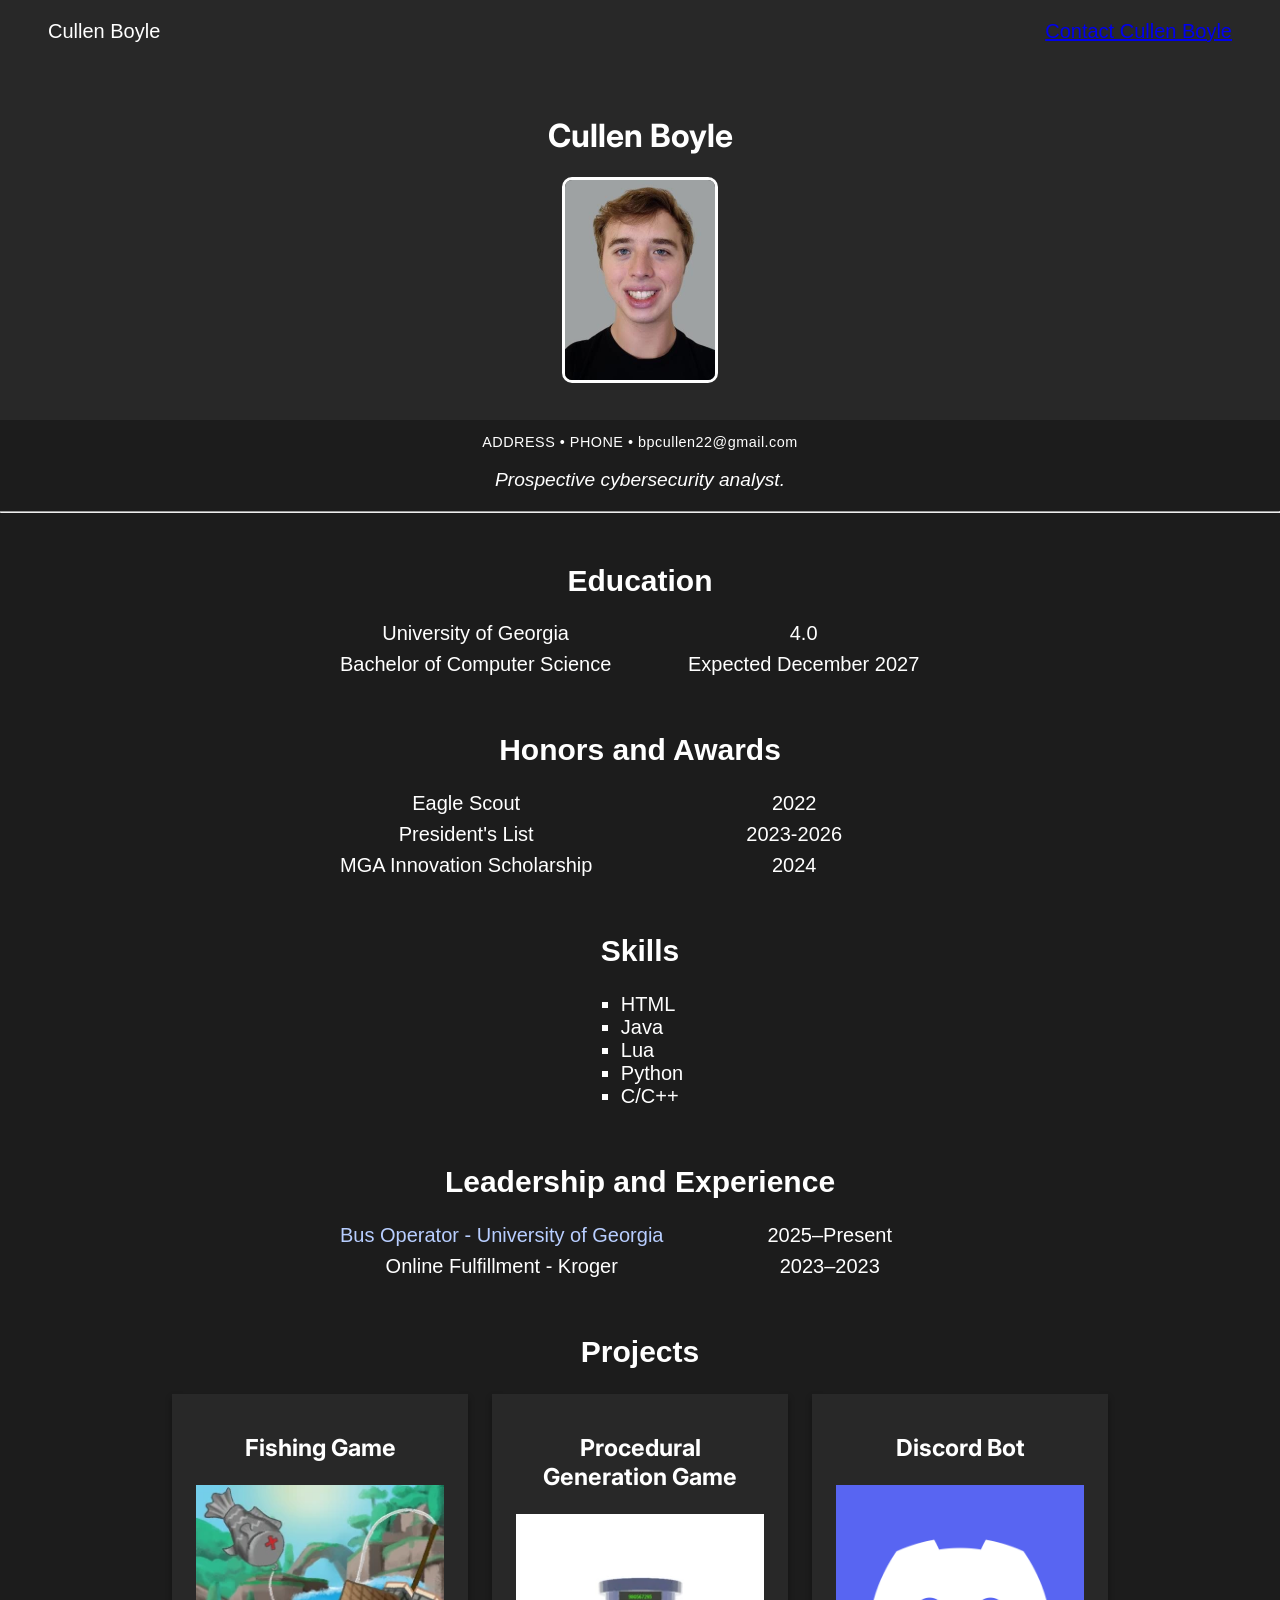
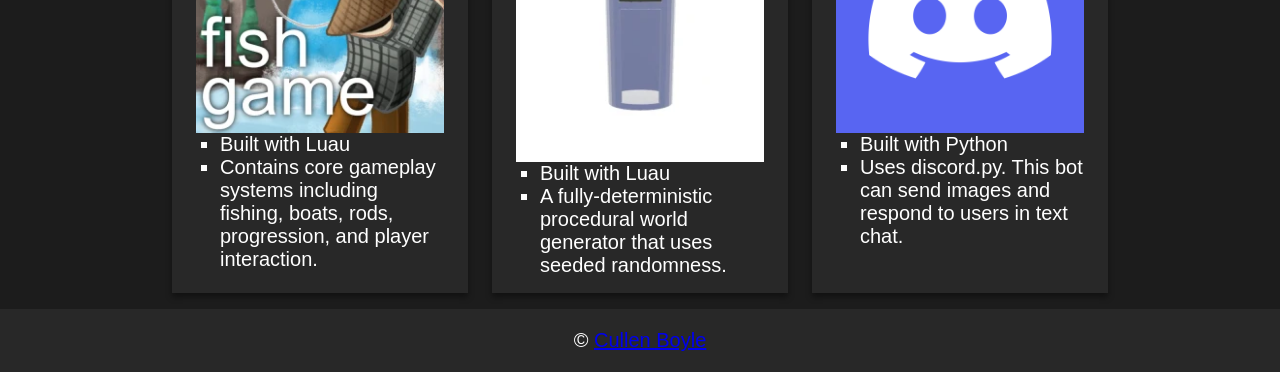
==== index.html @ 3c831046 "Finished" ====
<!DOCTYPE html>
<html lang="en">
  <head>
    <meta charset="UTF-8" />
    <meta name="viewport" content="width=device-width, initial-scale=1.0" />
    <link rel="stylesheet" href="css/style.css" />
    <title>Cullen Boyle</title>
</head>
<body>

  <nav>
    <p>Cullen Boyle</p>
    <p><a href="contact.html">Contact Cullen Boyle</a></p>
  </nav>
  
  <header>
    <h1>Cullen Boyle</h1>
    <img src="images/headshot.jpg" alt="Headshot of Cullen Boyle" width="150">
  </header>

  <p class="address">ADDRESS &bull; PHONE &bull; bpcullen22@gmail.com</p>
  <p class="tagline">Prospective cybersecurity analyst.</p>

  <hr>

  <section id="education">
    <h2>Education</h2>
    <dl>
      <dt>University of Georgia</dt>
      <dd>4.0</dd>
      <dt>Bachelor of Computer Science</dt>
      <dd>Expected December 2027</dd>
    </dl>
  </section>

  <section id="honors-and-awards">
    <h2>Honors and Awards</h2>
    <dl>
      <dt>Eagle Scout</dt>
      <dd>2022</dd>
      <dt>President's List</dt>
      <dd>2023-2026</dd>
      <dt>MGA Innovation Scholarship</dt>
      <dd>2024</dd>
    </dl>
  </section>

  <section id="skills">
    <h2>Skills</h2>
    <ul>
      <li>HTML</li>
      <li>Java</li>
      <li>Lua</li>
      <li>Python</li>
      <li>C/C++</li>
    </ul>
  </section>

  <section id="leadership-and-experience">
    <h2>Leadership and Experience</h2>
    <dl>
      <dt><a href="https://tps.uga.edu/">Bus Operator - University of Georgia</a></dt>
      <dd>2025&ndash;Present</dd>
      <dt>Online Fulfillment - Kroger</dt>
      <dd>2023&ndash;2023</dd>
    </dl>
  </section>

  <section id="projects">
  <h2>Projects</h2>
  <div class="three-col">
    <div class="card">
      <h3>Fishing Game</h3>
      <img src="images/proj_img1.png" alt="Fishing Game Project Preview">
      <ul>
        <li>Built with Luau</li>
        <li>Contains core gameplay systems including fishing, boats, rods, progression, and player interaction.</li>
      </ul>
    </div>
    <div class="card">
      <h3>Procedural Generation Game</h3>
      <img src="images/proj_img2.png" alt="Procedural Generation Game Project Preview">
      <ul>
        <li>Built with Luau</li>
        <li>A fully-deterministic procedural world generator that uses seeded randomness.</li>
      </ul>
    </div>
    <div class="card">
      <h3>Discord Bot</h3>
      <img src="images/proj_img3.png" alt="Discord Bot Project Preview">
      <ul>
        <li>Built with Python</li>
        <li>Uses discord.py. This bot can send images and respond to users in text chat.</li>
      </ul>
    </div>
  </div>
</section>

  <footer>
    <p>&copy; <a href="contact.html">Cullen Boyle</a></p>
    <a href="https://www.linkedin.com/in/the-g-003a4b239/" target="_blank" rel="noopener noreferrer">
      <i class="fa-brands fa-linkedin"></i>
    </a>
  </footer>

</body>
</html>
---- css/style.css ----
@import url('https://fonts.googleapis.com/css2?family=Inter&display=swap');

body {
    margin: 0;
    font-family: 'Segoe UI', Tahoma, Geneva, Verdana, sans-serif;
    font-size: 125%;
    background-color: rgb(28, 28, 28);
    color: rgb(255, 255, 255);
  }

/****************   Nav Section **********************/
nav {
	background-color: rgb(40, 40, 40);
  padding: 0rem 3rem;
  box-shadow: 0 2px 8px rgba(0, 0, 0, 0.15);

  display: flex;
  justify-content: space-between;
}

/***********************  Footer Section   **************************/
footer {
  background-color: rgb(40, 40, 40);

	display: flex;
  justify-content: center;
  align-items: center;
}

/*********** Splash Page ************************/
header {
  background-color: rgb(40, 40, 40);
  padding: 2rem;
  text-align: center;
}

header h1 {
  font-family: 'Inter', sans-serif;
  font-size: 32px;
  color: rgb(255, 255, 255);
}

header img {
  border: 3px solid rgb(255, 255, 255); 
  border-radius: 10px;
}

.address {
  font-size: 0.9rem;
  letter-spacing: 0.5px;
  text-align: center;
}

.tagline {
  font-size: 1.2rem;
  font-style: italic;
  font-weight: 500;
  text-align: center;
}

/************* Sections ********************/
section {
  text-align: center;
  max-width: 100%;
  margin: 0 auto;
  padding: 1rem;
}

section h3 {
  font-family: 'Inter', sans-serif;
  color: rgb(255, 255, 255);
}

section dl {
  display: grid;
  grid-template-columns: max-content 1fr;
  justify-content: center;
  gap: 0.5rem 1rem;
  max-width: 600px;
  margin: 0 auto;
  text-align: center;
}

section ul {
  list-style-type: square;
  display: inline-block;
  text-align: left;
  padding-left: 1.5rem;
  margin: 0 auto;
}

section a {
  color: rgb(184, 206, 255);
  text-decoration: none;
}

section a:hover {
  color: rgb(255, 255, 255);
  text-decoration: underline;
}

/**************   Projects   *****************/
.three-col {
  display: grid;
  grid-template-columns: repeat(3, 1fr);
  gap: 1.5rem;
  max-width: 75%;
  margin: 0 auto;
}

.card {
  background-color: rgb(40, 40, 40);
  box-shadow: 0 4px 6px rgba(0, 0, 0, 0.4);
  padding: 1rem 1.5rem;
  color: rgb(255, 255, 255);
}

.card img {
  width: 100%;
  display: block;
}

/**************   Responsiveness   *****************/
@media (max-width: 680px) {
    nav {
      flex-direction: column;
      gap: 1rem;
      align-items: center;
    }

    .three-col {
      grid-template-columns: 1fr;
      max-width: 90%;
      margin: 0 auto;
    }
}

/**************   Contact Page   *****************/
h1, h1 + p {
  text-align: center;
}

.one-col {
  display: flex;
  flex-direction: column;
  max-width: 500px;
  margin: 0 auto;
  gap: 1rem;
}

input {
  width: 100%;
  padding: 0.5rem;
  box-sizing: border-box;
  background-color: rgb(40, 40, 40);
  color: rgb(255, 255, 255);
}

textarea {
  width: 100%;
  padding: 0.5rem;
  box-sizing: border-box;
  background-color: rgb(40, 40, 40);
  color: rgb(255, 255, 255);
}
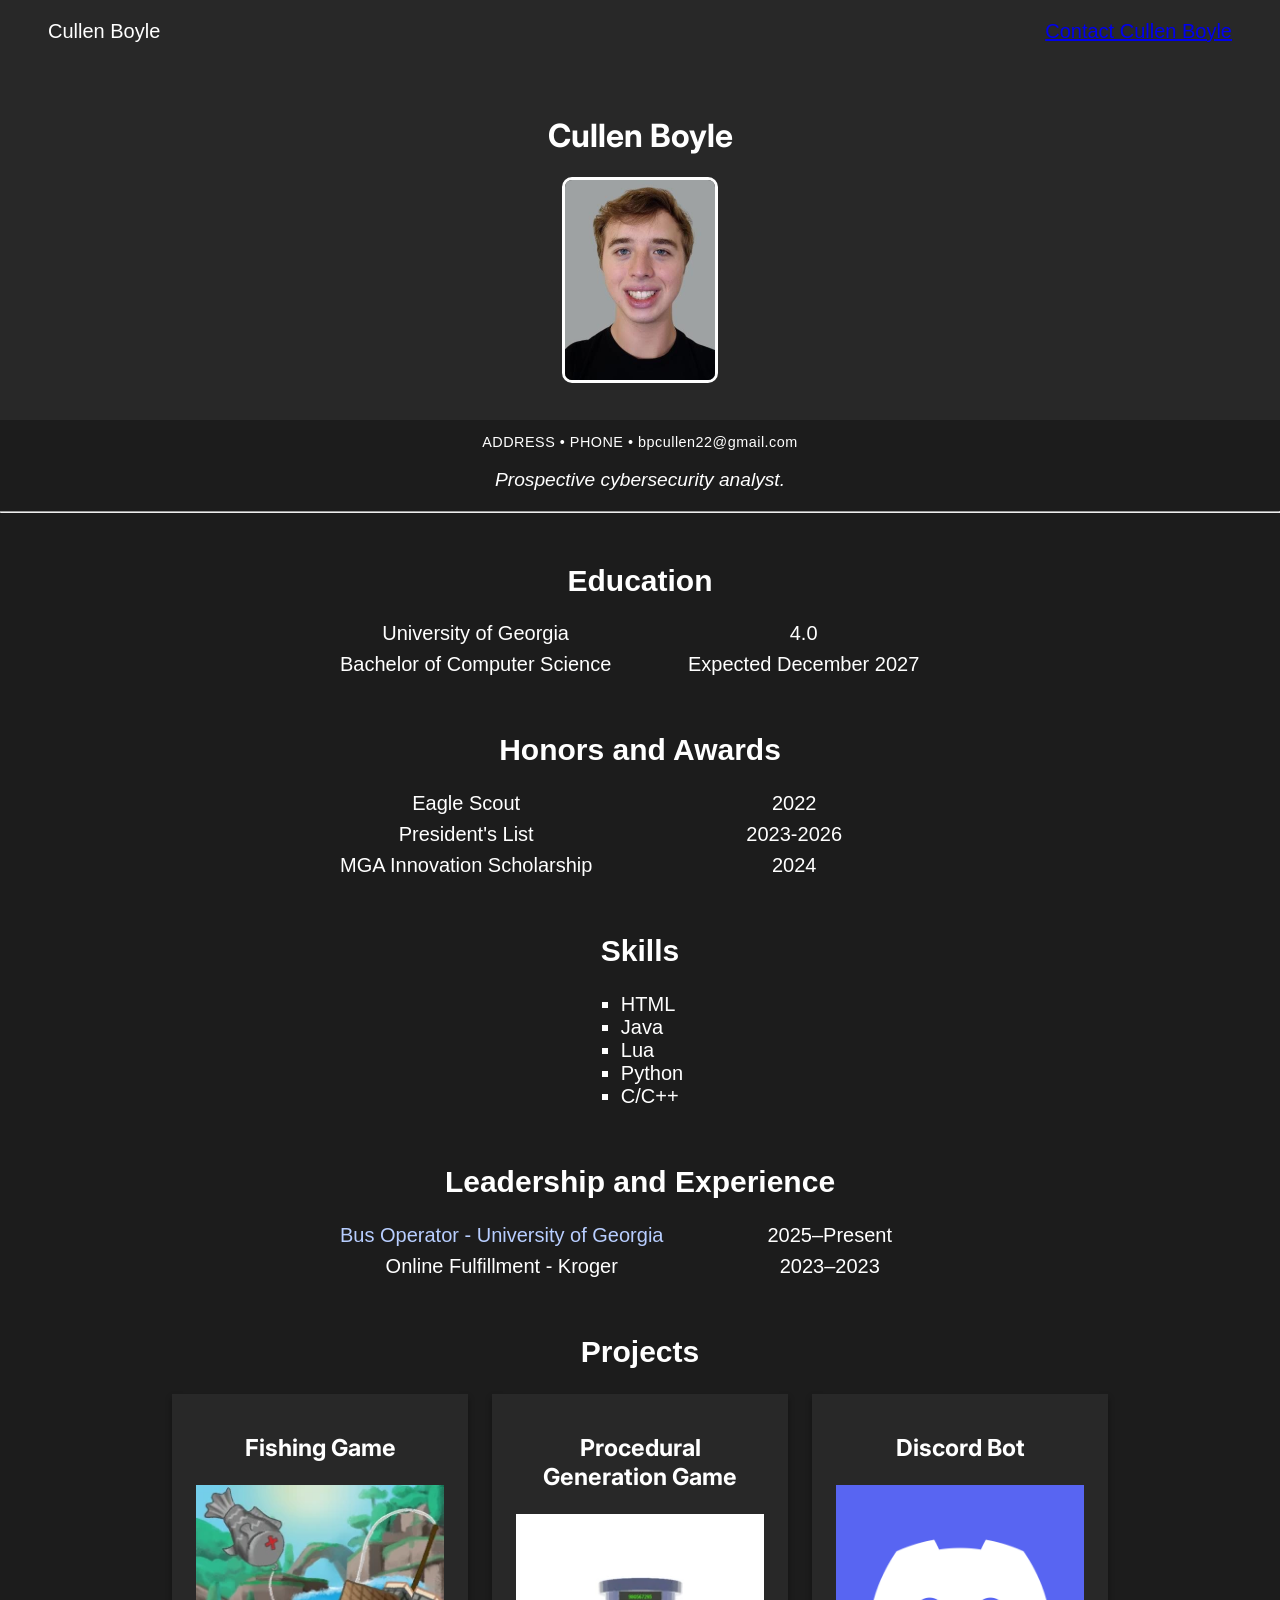
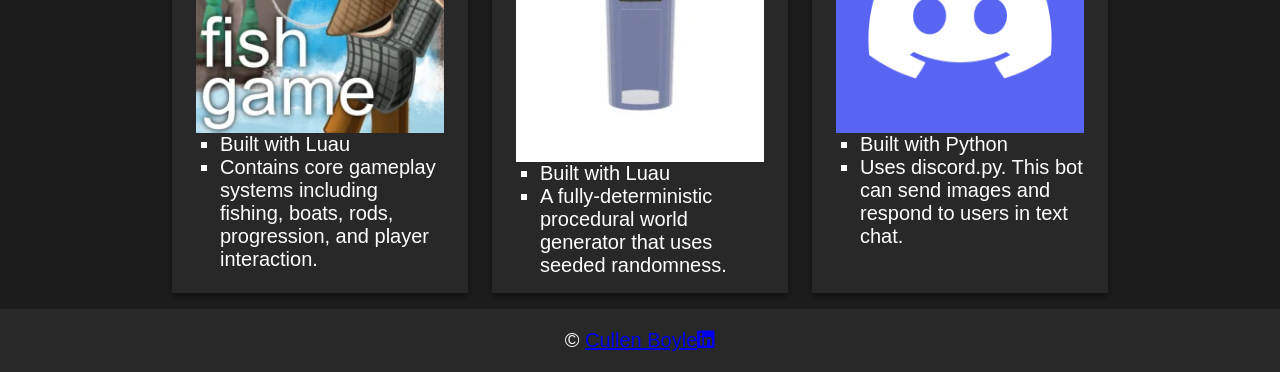
==== commit 580a2301: "Update index.html" ====
--- a/index.html
+++ b/index.html
@@ -3,9 +3,10 @@
   <head>
     <meta charset="UTF-8" />
     <meta name="viewport" content="width=device-width, initial-scale=1.0" />
-    <link rel="stylesheet" href="css/style.css" />
+    <link rel="stylesheet" href="css/style.css"/>
+    <link rel="stylesheet" href="https://cdnjs.cloudflare.com/ajax/libs/font-awesome/6.4.0/css/all.min.css">
     <title>Cullen Boyle</title>
-</head>
+  </head>
 <body>
 
   <nav>
